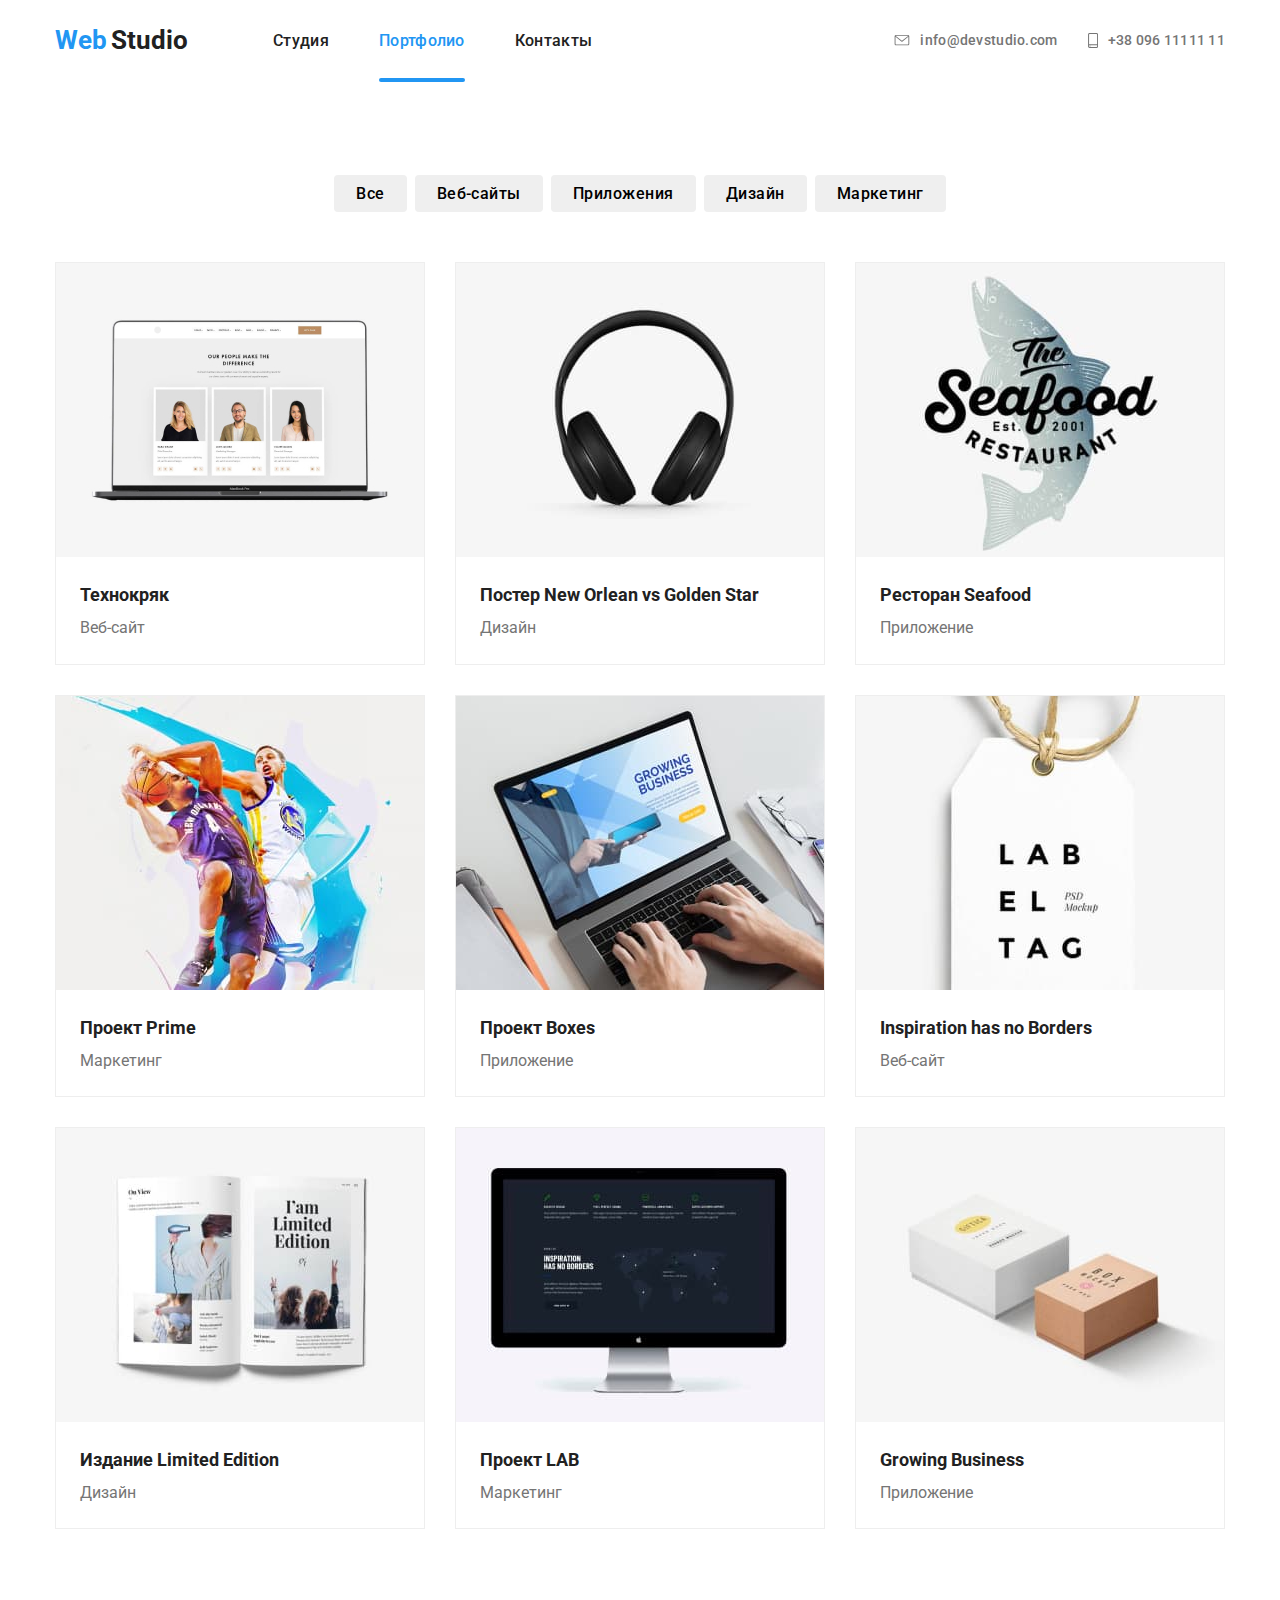
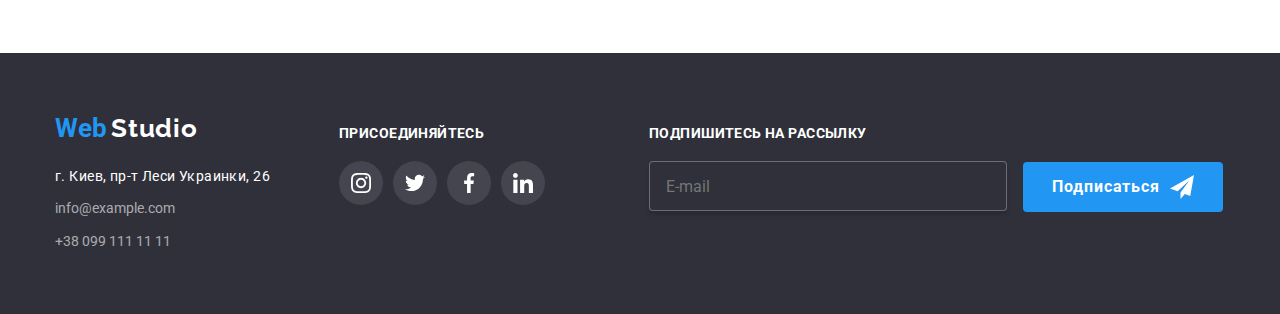
==== portfolio.html @ fb4164fc "модальное окно" ====
<!DOCTYPE html>
<html lang="ru">
  <head>
    <meta charset="UTF-8" />
    <meta name="viewport" content="width=device-width, initial-scale=1.0" />
    <title>Portfolio</title>
    <link
      rel="stylesheet"
      href="https://fonts.googleapis.com/css2?family=Raleway:wght@700&family=Roboto:wght@400;500;700&display=swap"
    />
    <link
      rel="stylesheet"
      href="https://cdnjs.cloudflare.com/ajax/libs/modern-normalize/0.6.0/modern-normalize.min.css"
    />
    <link rel="stylesheet" href="./css/styles.css" />
  </head>
  <body>
    <!--Header-->
    <header>
      <div class="container">
        <nav class="main-nav">
          <a href="/" class="logo">
            <span class="logo-blue">Web</span>
            <span class="logo-black">Studio</span>
          </a>

          <ul class="site-nav list">
            <li class="item"><a href="./index.html" class="link">Студия</a></li>
            <li class="item">
              <a href="./portfolio.html" class="link current">Портфолио</a>
            </li>
            <li class="item"><a href="" class="link">Контакты</a></li>
          </ul>
          <ul class="site-nav contact list">
            <li>
              <a href="mailto:info@devstudio.com" class="mail">
                <svg class="contact-icon" width="16" height="11">
                  <use href="./images/symbol-defs.svg#icon-envelope"></use>
                </svg>
                info@devstudio.com
              </a>
            </li>
            <li>
              <a href="tel:+380961111111" class="phone"
                ><svg class="contact-icon" width="10" height="15">
                  <use href="./images/symbol-defs.svg#icon-smartphone"></use>
                </svg>
                +38 096 11111 11
              </a>
            </li>
          </ul>
        </nav>
      </div>
    </header>
    <main>
      <section class="product container">
        <!--invisible heading-->
        <h1 class="name">Наша продукция</h1>
        <ul class="button-product list">
          <li><button type="button" class="product-name">Все</button></li>
          <li><button type="button" class="product-name">Веб-сайты</button></li>
          <li>
            <button type="button" class="product-name">Приложения</button>
          </li>
          <li><button type="button" class="product-name">Дизайн</button></li>
          <li><button type="button" class="product-name">Маркетинг</button></li>
        </ul>

        <ul class="product-class list">
          <li class="product-list">
            <a href="">
              <div class="product-card">
                <img src="./images/web1.jpg" alt="текст" width="370" />
                <div class="product-overlay">
                  <p class="description">
                    Технокряк это современная площадка распространения
                    коронавируса. Компании используют эту платформу для
                    цифрового шпионажа и атак на защищённые сервера конкурентов.
                  </p>
                </div>
              </div>
              <h2 class="product-title">Технокряк</h2>
              <p class="product-item">Веб-сайт</p>
            </a>
          </li>
          <li class="product-list">
            <div class="product-card">
              <img src="./images/img2.jpg" alt="постер" />
              <div class="product-overlay">
                <p class="description">
                  Технокряк это современная площадка распространения
                  коронавируса. Компании используют эту платформу для цифрового
                  шпионажа и атак на защищённые сервера конкурентов.
                </p>
              </div>
            </div>
            <h2 class="product-title">Постер New Orlean vs Golden Star</h2>
            <p class="product-item">Дизайн</p>
          </li>
          <li class="product-list">
            <div class="product-card">
              <img src="./images/img3.jpg" alt="ресторан" />
              <div class="product-overlay">
                <p class="description">
                  Технокряк это современная площадка распространения
                  коронавируса. Компании используют эту платформу для цифрового
                  шпионажа и атак на защищённые сервера конкурентов.
                </p>
              </div>
            </div>
            <h2 class="product-title">Ресторан Seafood</h2>
            <p class="product-item">Приложение</p>
          </li>
          <li class="product-list">
            <div class="product-card">
              <img src="./images/img4.jpg" alt="наушники" />
              <div class="product-overlay">
                <p class="description">
                  Технокряк это современная площадка распространения
                  коронавируса. Компании используют эту платформу для цифрового
                  шпионажа и атак на защищённые сервера конкурентов.
                </p>
              </div>
            </div>
            <h2 class="product-title">Проект Prime</h2>
            <p class="product-item">Маркетинг</p>
          </li>
          <li class="product-list">
            <div class="product-card">
              <img src="./images/img5.jpg" alt="боксы" />
              <div class="product-overlay">
                <p class="description">
                  Технокряк это современная площадка распространения
                  коронавируса. Компании используют эту платформу для цифрового
                  шпионажа и атак на защищённые сервера конкурентов.
                </p>
              </div>
            </div>
            <h2 class="product-title">Проект Boxes</h2>
            <p class="product-item">Приложение</p>
          </li>
          <li class="product-list">
            <div class="product-card">
              <img src="./images/img6.jpg" alt="комп" />
              <div class="product-overlay">
                <p class="description">
                  Технокряк это современная площадка распространения
                  коронавируса. Компании используют эту платформу для цифрового
                  шпионажа и атак на защищённые сервера конкурентов.
                </p>
              </div>
            </div>
            <h2 class="product-title">Inspiration has no Borders</h2>
            <p class="product-item">Веб-сайт</p>
          </li>
          <li class="product-list">
            <div class="product-card">
              <img src="./images/img7.jpg" alt="издание" />
              <div class="product-overlay">
                <p class="description">
                  Технокряк это современная площадка распространения
                  коронавируса. Компании используют эту платформу для цифрового
                  шпионажа и атак на защищённые сервера конкурентов.
                </p>
              </div>
            </div>
            <h2 class="product-title">Издание Limited Edition</h2>
            <p class="product-item">Дизайн</p>
          </li>
          <li class="product-list">
            <div class="product-card">
              <img src="./images/img8.jpg" alt="проектлаб" />
              <div class="product-overlay">
                <p class="description">
                  Технокряк это современная площадка распространения
                  коронавируса. Компании используют эту платформу для цифрового
                  шпионажа и атак на защищённые сервера конкурентов.
                </p>
              </div>
            </div>
            <h2 class="product-title">Проект LAB</h2>
            <p class="product-item">Маркетинг</p>
          </li>
          <li class="product-list">
            <div class="product-card">
              <img src="./images/img9.jpg" alt="ноут" />
              <div class="product-overlay">
                <p class="description">
                  Технокряк это современная площадка распространения
                  коронавируса. Компании используют эту платформу для цифрового
                  шпионажа и атак на защищённые сервера конкурентов.
                </p>
              </div>
            </div>
            <h2 class="product-title">Growing Business</h2>
            <p class="product-item">Приложение</p>
          </li>
        </ul>
      </section>
    </main>
    <!--Футер-->
    <footer class="footer-bg">
      <div class="container">
        <ul class="logo-footer list">
          <li class="footer-text">
            <a href="./index.html" lang="en" class="footer-logo">
              <span class="logo-blue">Web</span>
              <span class="logo-white">Studio</span>
            </a>
            <address class="footer-contacts">
              <p class="adress">г. Киев, пр-т Леси Украинки, 26</p>
              <p class="adress-item">
                <a href="mailto:info@example.com" class="adress-contact"
                  >info@example.com</a
                >
              </p>
              <p>
                <a href="tel:+380991111111" class="adress-contact"
                  >+38 099 111 11 11</a
                >
              </p>
            </address>
          </li>

          <li class="join">
            <p class="add-text">Присоединяйтесь</p>
            <ul class="add footer-link list">
              <li class="add-item">
                <a
                  href=""
                  aria-label="Ссылка на Instagram"
                  class="footer-links"
                >
                  <svg class="join-icon">
                    <use href="./images/symbol-defs.svg#icon-instagram2"></use>
                  </svg>
                </a>
              </li>
              <li class="add-item">
                <a href="" aria-label="Ссылка на Twitter" class="footer-links">
                  <svg class="join-icon">
                    <use href="./images/symbol-defs.svg#icon-twitter1"></use>
                  </svg>
                </a>
              </li>
              <li class="add-item">
                <a href="" aria-label="Ссылка на Facebook" class="footer-links">
                  <svg class="join-icon">
                    <use href="./images/symbol-defs.svg#icon-facebook1"></use>
                  </svg>
                </a>
              </li>
              <li class="add-item">
                <a href="" aria-label="Ссылка на LinkedIn" class="footer-links">
                  <svg class="join-icon">
                    <use href="./images/symbol-defs.svg#icon-linkedin1"></use>
                  </svg>
                </a>
              </li>
            </ul>
          </li>
          <li class="subscribe">
            <p class="add-text">ПОДПИШИТЕСЬ НА РАССЫЛКУ</p>
            <form>
              <div class="form-container">
                <input
                  type="email"
                  name="customer-name"
                  class="form-input"
                  placeholder="E-mail"
                />
                <button type="submit" class="mail-item">
                  Подписаться
                  <svg class="icon-mail" width="24" height="24">
                    <use href="./images/symbol-defs.svg#icon-plane-1"></use>
                  </svg>
                </button>
              </div>
            </form>
          </li>
        </ul>
      </div>
    </footer>
    <script src="./js/modal.js"></script>
  </body>
</html>
---- css/styles.css ----
html {
  box-sizing: border-box;
}

*,
*::before,
*::after {
  box-sizing: inherit;
}

:root {
  --primary-text-color: #212121;
  --title-text-color: #757575;
  --accent-color: #2196f3;
  --white-color: #ffffff;
}

body {
  background-color: var(--white-color);
  color: var(--title-text-color);

  font-family: Roboto, sans-serif;
}

.list {
  list-style: none;
  padding: 0px;
  margin: 0px;
}
a {
  text-decoration: none;
}

h1,
h2,
h3,
p {
  margin-top: 0px;
  margin-bottom: 0px;
}
/* Utilities */

.container {
  width: 1200px;
  padding-left: 15px;
  padding-right: 15px;
  margin-left: auto;
  margin-right: auto;
}

/*color: #212121 цвет главного текста
color: #757575 цвет вторичного текста
#2196F3 акцент
#ffffff белый*/
.hero {
  height: 600px;

  max-width: 1600px;
  margin-left: auto;
  margin-right: auto;
  background-image: linear-gradient(
      to right,
      rgba(47, 48, 58, 0.8),
      rgba(47, 48, 58, 0.8)
    ),
    url(../images/Header.jpg);
  background-color: #2f303a;
  background-size: cover;
  text-align: center;
  background-repeat: no-repeat;
  background-position: center;
}

.hero-title {
  padding-top: 200px;
  margin-bottom: 30px;

  color: var(--white-color);

  text-align: center;
  font-weight: 900;
  font-size: 44px;
  line-height: 1.4;
}

/* Header class*/
.logo-blue {
  color: var(--accent-color);
  font-weight: 700;
  font-size: 26px;
  line-height: 1.2;
}

.logo-black {
  color: var(--primary-text-color);
  font-weight: 700;
  font-size: 26px;
  line-height: 1.2;
}

/*Site-nav*/
.main-nav {
  display: flex;
  align-items: center;
}
.site-nav {
  display: flex;
  align-items: center;
  margin-left: 85px;
}

.site-nav .item:not(:last-child) {
  margin-right: 50px;
}

.site-nav .item:last-child {
  margin-right: 0;
}

.site-nav .link {
  display: block;
  color: var(--primary-text-color);
  padding-top: 32px;
  padding-bottom: 32px;

  font-weight: 500;
  line-height: 1.1;
  letter-spacing: 0.02em;
  transition: 250ms color cubic-bezier(0.4, 0, 0.2, 1);
  position: relative;
}
.link:hover,
.link:focus {
  color: var(--accent-color);
}
.site-nav .link .current {
  color: var(--accent-color);
}
.site-nav .link.current::after {
  position: absolute;
  left: 0;
  bottom: 0;
  content: "";
  display: block;
  width: 100%;
  height: 4px;
  background-color: var(--accent-color);
  border-radius: 2px;
}
.link.current {
  color: var(--accent-color);
}

/*site nav контакты*/
.contact {
  margin-left: auto;
}
.site-nav .mail {
  display: flex;
  align-items: center;

  margin-right: 30px;

  padding-top: 32px;
  padding-bottom: 32px;

  color: var(--title-text-color);
  font-weight: 500;
  font-size: 14px;
  line-height: 1.1;
  letter-spacing: 0.02em;
  transition: 250ms color cubic-bezier(0.4, 0, 0.2, 1);
}

.site-nav .phone {
  display: flex;
  align-items: center;
  margin-right: 215 px;
  padding-top: 32px;
  padding-bottom: 32px;

  color: var(--title-text-color);
  font-weight: 500;
  font-size: 14px;
  line-height: 1.1;
  letter-spacing: 0.02em;
  transition: 250ms color cubic-bezier(0.4, 0, 0.2, 1);
}
.phone:hover,
.phone:focus {
  color: var(--accent-color);
}
.item-title {
  color: var(--primary-text-color);
  font-size: 56px;
}

.contact-icon {
  margin-right: 10px;
  fill: var(--title-text-color);
}

.contacts-icon {
  margin-right: 10px;
}
.site-nav .mail:hover {
  color: var(--accent-color);
}
.mail:hover > .contact-icon {
  fill: var(--accent-color);
}
.phone:hover > .contact-icon {
  fill: var(--accent-color);
}
/*Button*/
.button {
  padding-top: 30px;
  padding-bottom: 200px;
  margin: 0;
}
.button-primary {
  display: inline-flex;

  min-width: 200px;
  padding: 10px 32px;
  margin-top: 0;
  margin-bottom: 0;
  border: 1px solid transparent;
  border-radius: 4px;
  height: 50px;
  background-color: var(--accent-color);
  color: var(--white-color);
  font-weight: 700;
  font-size: 16px;
  text-align: center;
  line-height: 1.88;
  letter-spacing: 0.06em;
}

/* Модальное окно*/
.backdrop {
  position: fixed;
  top: 0;
  left: 0;
  opacity: 1;
  width: 100%;
  height: 100%;
  background: rgba(0, 0, 0, 0.2);
  transition: opacity 250ms cubic-bezier(0.4, 0, 0.2, 1),
    transform 250ms cubic-bezier(0.4, 0, 0.2, 1);
}
.backdrop.is-hidden {
  visibility: hidden;
  opacity: 0;
  pointer-events: none;
}
.backdrop.is-hidden .modal {
  transform: translate(-50%, -50%) scale(0.9);
}
.modal {
  position: absolute;
  z-index: 100;
  min-width: 528px;
  min-height: 581px;
  background-color: #ffffff;
  top: 50%;
  left: 50%;
  padding: 40px;
  transform: translate(-50%, -50%) scale(1);
  box-shadow: 0px 2px 1px rgba(0, 0, 0, 0.2), 0px 1px 1px rgba(0, 0, 0, 0.14),
    0px 1px 3px rgba(0, 0, 0, 0.12);
  border-radius: 4px;
  transition: transform 250ms cubic-bezier(0.4, 0, 0.2, 1);
}

.close {
  width: 30px;
  height: 30px;

  position: absolute;
  top: 8px;
  right: 8px;
  background: #ffffff;
  border: 1px solid rgba(0, 0, 0, 0.1);
  border-radius: 50%;
  cursor: pointer;
  outline: none;
  transition: transform 250ms cubic-bezier(0.4, 0, 0.2, 1);
}
.icon-close {
  position: absolute;
  top: 50%;
  transform: translate(-50%, -50%);

  transition: 250ms fill cubic-bezier(0.4, 0, 0.2, 1);
  cursor: pointer;
}
.icon-close:focus,
.icon-close:hover {
  fill: var(--accent-color);
}
.text-modal {
  margin-bottom: 30px;
  font-weight: bold;
  font-size: 20px;
  line-height: 23px;
  text-align: center;
  letter-spacing: 0.03em;

  color: #212121;
}

.form-wraper input {
  width: 100%;
  height: 40px;
  padding: 12px 18px 12px 42px;
  box-sizing: border-box;
  border-radius: 4px;
  cursor: pointer;
  border: 1px solid rgba(33, 33, 33, 0.2);
  transition: 250ms border-color cubic-bezier(0.4, 0, 0.2, 1);
}

.form-wraper input:focus,
.form-wraper input:hover {
  width: 100%;
  height: 40px;
  padding: 12px 18px 12px 42px;
  box-sizing: border-box;
  border-radius: 4px;
  outline: none;
  border: 1px solid var(--accent-color);
}
.order-label {
  position: absolute;
  left: 42px;
  top: 50%;
  transform: translateY(-50%);
  font-family: Roboto;
  font-weight: normal;
  font-size: 14px;
  line-height: 16px;
  color: #757575;
  transition: transform 250ms cubic-bezier(0.4, 0, 0.2, 1);
}
.order-input:not(:placeholder-shown) ~ .order-label,
.form-wraper:focus .order-label,
.form-wraper:hover .order-label {
  transform: translateY(-40px) translateX(-10px);
  color: var(--accent-color);
  fill: var(--accent-color);
}

.form-wraper:hover .order-icon,
.form-wraper:focus .order-icon,
.order-input:not(:placeholder-shown) .order-icon {
  fill: var(--accent-color);
}
.form-wraper .order-icon {
  position: absolute;
  left: 10px;
  top: 50%;
  transform: translateY(-50%);
  width: 12px;
  height: 12px;
  fill: #212121;
  transition: fill 250ms cubic-bezier(0.4, 0, 0.2, 1);
}
.form-wraper {
  cursor: pointer;
  position: relative;
  margin-bottom: 28px;
}
.order-icon {
  position: absolute;
  top: 50%;
  left: 15px;
  transform: translateY(-50%);

  display: inline-block;

  width: 18px;
  height: 18px;
  transition: 250ms fill cubic-bezier(0.4, 0, 0.2, 1);
}
.order-input:focus ~ .form-icon {
  fill: var(--accent-color);
}

.comment-wraper {
  position: relative;
}
.comment-input {
  width: 100%;
  height: 120px;
  padding: 12px 16px;
  border: 1px solid rgba(33, 33, 33, 0.2);
  box-sizing: border-box;
  border-radius: 4px;
  margin-bottom: 20px;
  outline: none;
}
.comment-label {
  position: absolute;
  transform: translateX(-430px) translateY(12px);
  font-family: Roboto;
  font-weight: normal;
  font-size: 14px;
  line-height: 16px;
  color: #757575;
  transition: all 250ms cubic-bezier(0.4, 0, 0.2, 1);
}
.comment-wraper:focus input,
.comment-wraper:hover input {
  border: 1px solid var(--accent-color);
}
.comment-wraper:focus .comment-label,
.comment-wraper:hover .comment-label {
  color: var(--accent-color);
  transform: translateX(-440px) translateY(-20px);
}
.policy-checkbox {
  position: absolute;
  -webkit-appearance: none;
  -moz-appearance: none;
  appearance: none;
}
.checkbox {
  position: absolute;
  height: 15px;
  width: 16px;
  left: 50px;
  background-image: url(../images/Vector3.svg);
  background-color: #fff;
  transition: background-image 250ms cubic-bezier(0.4, 0, 0.2, 1);
}
.policy-checkbox:checked + .checkbox {
  background-image: url(../images/iconcheck.svg);
  background-color: var(--accent-color);
  background-repeat: no-repeat;
  background-position: center;
  border-radius: 2px;
  border: 2px inherit;
}
.policy-label {
  display: flex;
  align-items: center;
  padding: 0px 25px;
  margin-bottom: 30px;
  justify-content: space-evenly;
  font-family: Roboto;
  font-style: normal;
  font-weight: normal;
  font-size: 14px;
  line-height: 24px;
  color: #757575;
}

.order-buttom {
  position: absolute;
  left: 50%;
  transform: translateX(-50%);
  display: flex;
  align-items: center;
  font-family: Roboto;
  font-style: normal;
  font-weight: bold;
  font-size: 16px;
  line-height: 30px;
  color: var(--white-color);
  padding: 10px 55px;
  background-color: var(--accent-color);
  border: none;
  border-radius: 4px;
  box-shadow: 0px 2px 1px rgba(0, 0, 0, 0.2), 0px 1px 1px rgba(0, 0, 0, 0.14),
    0px 1px 3px rgba(0, 0, 0, 0.12);

  cursor: pointer;
}
.policy-link {
  text-decoration: underline;
  color: var(--accent-color);
  justify-content: center;
}
/*advantages*/
.hide-title {
  display: none;
}
.advantage {
  display: flex;
  margin-top: 94px;
  padding: 0;
  width: 1170px;
}

.advantage-item:not(:last-child) {
  padding-right: 30px;
}

.advantage-section-title {
  color: #212121;
  margin-top: 30px;
  font-weight: 700;
  font-size: 14px;
  line-height: 16px;
  letter-spacing: 0.03em;
}
.advantage-description {
  font-size: 14px;
  line-height: 1.7;
  color: var(--title-text-color);
  margin-top: 10px;
}

.advantage-item::before {
  display: block;
  content: "";
  height: 120px;

  background-color: #f5f4fa;
  background-repeat: no-repeat;

  background-position: center;
}
.advantage-item:nth-child(1)::before {
  background-image: url(../images/antenna1.svg);
}
.advantage-item:nth-child(2)::before {
  background-image: url(../images/clock1.svg);
}
.advantage-item:nth-child(3)::before {
  background-image: url(../images/Vector.svg);
}
.advantage-item:nth-child(4)::before {
  background-image: url(../images/astronaut1.svg);
}
/*Feature чем занимаемся*/

.feature-section {
  display: flex;
  margin: -70 px;
  margin-bottom: 94px;
}

.feature-section-item:not(:last-child) {
  padding-right: 30px;
}
.feature-section-item {
  margin-top: -70 px;
}

.feature-section img {
  display: block;
}

.features .features-title {
  margin-top: 94px;
  margin-bottom: 50px;
  color: var(--primary-text-color);
  font-weight: 700;
  font-size: 36px;
  line-height: 1.2;
  text-align: center;
}
.features-item {
  background-color: rgba(47, 48, 58, 0.8);
  color: #ffffff;
  width: 370px;
  height: 70px;
  font-weight: 700;
  font-size: 14px;
  line-height: 1.1;
  text-align: center;
  padding-top: 27px;
  margin-top: -70px;
  text-transform: uppercase;
  position: absolute;
  z-index: 0;
}

/*Команда*/
.team {
  margin-top: 94px;
  background: #f5f4fa;
}
.team-features {
  display: flex;
  justify-content: center;
}
.team-section-item:not(:last-child) {
  padding-right: 30px;
}
.team .team-title {
  color: var(--primary-text-color);
  font-weight: 700;
  font-size: 36px;
  line-height: 1.2;
  text-align: center;
  padding-top: 94px;
  padding-bottom: 50px;
}
.team-item {
  color: var(--primary-text-color);
  font-weight: 500;
  font-size: 16px;
  line-height: 1.2;
  margin-top: 30px;
  text-align: center;
}
.team-bg {
  background-color: var(--white-color);
  width: 270px;
  height: 422px;
  margin-bottom: 94px;
  box-shadow: 0px 2px 1px rgba(0, 0, 0, 0.2), 0px 1px 1px rgba(0, 0, 0, 0.14),
    0px 1px 3px rgba(0, 0, 0, 0.12);
  border-radius: 0px 0px 4px 4px;
}
.team-features .text {
  color: var(--title-text-color);
  font-size: 16px;
  line-height: 1.2;
  margin-top: 10px;
  margin-bottom: 16px;
  text-align: center;
  padding-right: 10px;
}
.networks {
  display: flex;
  justify-content: center;
  padding: 0;
  margin-bottom: 24px;
  height: 44px;
}
.networks-item {
  padding-right: 10px;
}

.team-link {
  text-decoration: none;
  display: inline-flex;
  justify-content: center;
  content: "";
  align-items: center;
  width: 44px;
  height: 44px;
  border-radius: 50%;
  color: #afb1b8;
  transition: 250ms color cubic-bezier(0.4, 0, 0.2, 1),
    250ms background-color cubic-bezier(0.4, 0, 0.2, 1);
}
.social-icon {
  fill: currentColor;
  width: 20px;
  height: 20px;
}

.networks .team-link:hover,
.networks .team-link:focus {
  border-radius: 50%;
  background-color: var(--accent-color);
  color: var(--white-color);
}

/*Постоянные клиенты*/

.clients .clients-title {
  color: var(--primary-text-color);
  font-weight: 700;
  font-size: 36px;
  line-height: 1.2;
  padding-top: 94px;
  padding-bottom: 50px;
  text-align: center;
  letter-spacing: 0.03em;
}
.clients-section {
  display: flex;
}

.clients-item:not(:last-child) {
  margin-right: 30px;
}
.clients-item {
  margin-bottom: 94px;
}
.clients-link {
  display: inline-flex;
  justify-content: center;
  align-items: center;
  content: "";
  width: 170px;
  height: 90px;
  border: 1px solid #afb1b8;
  box-sizing: border-box;
  border-radius: 4px;
  color: #afb1b8;
  transition: 250ms color cubic-bezier(0.4, 0, 0.2, 1),
    250ms background-color cubic-bezier(0.4, 0, 0.2, 1);
}
.clients-icon {
  fill: currentColor;
}
.clients-link:hover,
.clients-link:focus {
  color: var(--accent-color);
  border: 1px solid #2196f3;
}
/* Заказать услугу */

/*Портфолио*/

/*продукция портфолио*/
.name {
  display: none;
}
.button-product {
  display: flex;
  padding-top: 93px;
  padding-bottom: 50px;
  justify-content: center;
  align-items: center;
}
.button-product li:not(:last-child) {
  padding-right: 8px;
}
.product-class {
  display: flex;
  flex-wrap: wrap;
  margin-bottom: 94px;
}

.product-list {
  width: 370px;
  margin-right: 30px;
  margin-bottom: 30px;
  border: 1px solid #eeeeee;
  transition: 250ms box-shadow cubic-bezier(0.4, 0, 0.2, 1);
}
.product-list:nth-child(3n) {
  margin-right: 0px;
}
.product-name {
  font-style: normal;
  font-weight: 500;
  font-size: 16px;
  line-height: 1.6;
  text-align: center;
  letter-spacing: 0.03em;
  padding: 6px 22px;
  border: transparent;
  border-radius: 4px;
  transition: 250ms background-color cubic-bezier(0.4, 0, 0.2, 1),
    250ms color cubic-bezier(0.4, 0, 0.2, 1),
    250ms box-shadow cubic-bezier(0.4, 0, 0.2, 1);
}
.product-name:hover,
.product-name:focus {
  box-shadow: 0px 2px 2px rgba(0, 0, 0, 0.12), 0px 1px 2px rgba(0, 0, 0, 0.08),
    0px 3px 1px rgba(0, 0, 0, 0.1);
  color: var(--white-color);
  background-color: var(--accent-color);
}

.product-title {
  margin-top: 20px;
  margin-left: 24px;
  color: var(--primary-text-color);
  font-weight: 700;
  font-size: 18px;
  line-height: 2;
}

.product-class .product-list:hover,
.product-class .product-list:focus {
  box-shadow: 1px 4px 6px rgba(0, 0, 0, 0.16), 0px 4px 4px rgba(0, 0, 0, 0.06),
    0px 1px 1px rgba(0, 0, 0, 0.12);
}
.product-item {
  color: var(--title-text-color);
  font-size: 16px;
  line-height: 1.9;
  margin-bottom: 20px;
  margin-left: 24px;
}

.product-card {
  position: relative;
  display: flex;
  justify-content: center;
  align-items: center;
  overflow: hidden;
  margin-bottom: 20px;
}
.product-overlay {
  position: absolute;
  width: 100%;
  height: 100%;
  background-color: rgba(33, 150, 243, 0.9);
  transition: 250ms transform cubic-bezier(0.4, 0, 0.2, 1);
  transform: translateY(100%);
  display: flex;
  justify-content: center;
  align-items: center;
}
.product-class .product-list:hover .product-overlay {
  transform: translate(0);
}
.description {
  position: absolute;
  left: 0;
  margin: 0;
  padding-left: 24px;
  padding-right: 24px;

  font-size: 18px;
  line-height: 1.5;
  letter-spacing: 0.03em;
  color: var(--white-color);

  transition: 250ms opacity cubic-bezier(0.4, 0, 0.2, 1);
}
/*Footer*/
.footer-bg {
  background-color: #2f303a;
  margin-left: auto;
  margin-right: auto;
}
.logo-footer {
  display: flex;
}
.footer-logo {
  margin-top: 60px;
}
.footer-text {
  margin-top: 60px;
}
.logo-white {
  color: var(--white-color);
  font-family: Raleway;
  font-style: normal;
  font-weight: 700;
  font-size: 26px;
  line-height: 31px;
  letter-spacing: 0.03em;
}
.footer-contacts {
  display: flex;
  flex-direction: column;
  margin-top: 20px;
  margin-bottom: 60px;
  white-space: nowrap;
}
.adress {
  background-color: #2f303a;
  color: #ffffff;
  font-size: 14px;
  line-height: 1.7;
  font-style: normal;
  letter-spacing: 0.03em;
}
.adress-item {
  margin-top: 9px;
  margin-bottom: 9px;
}
.adress-contact {
  background-color: #2f303a;
  color: rgba(255, 255, 255, 0.6);
  font-size: 14px;
  line-height: 1.7;
  font-style: normal;
}
.add {
  display: flex;
  margin-left: 69px;
}

.add-item {
  display: block;
  content: "";
  height: 44px;
  width: 44px;
  margin-right: 10px;
  background-color: rgba(255, 255, 255, 0.1);
  background-repeat: no-repeat;
  border-radius: 50%;
  background-position: center;
}
.footer-link {
  display: flex;
  justify-content: center;
  padding: 0;
  margin-left: 0px;
}

.join {
  margin-top: 72px;
  margin-left: 69px;
  margin-bottom: 100px;
}
.add-text {
  margin-bottom: 20px;
  font-family: Roboto;
  font-style: normal;
  font-weight: 700;
  font-size: 14px;
  line-height: 16px;
  letter-spacing: 0.03em;
  text-transform: uppercase;

  color: var(--white-color);
}

.add-item:not(:last-child) {
  padding-right: 34px;
}

.footer-links {
  text-decoration: none;
  display: inline-flex;
  justify-content: center;
  content: "";
  align-items: center;
  width: 44px;
  height: 44px;
  border-radius: 50%;
  color: var(--white-color);
  transition: 250ms background-color cubic-bezier(0.4, 0, 0.2, 1);
}
.join-icon {
  fill: currentColor;
  width: 20px;
  height: 20px;
}

.add .footer-links:hover,
.add .footer-links:focus {
  background-color: var(--accent-color);
  border-radius: 50%;
}

.subscribe {
  margin-top: 72px;
  margin-left: 94px;
}
.form-input {
  width: 358px;
  height: 50px;
  left: 814px;
  top: 1736px;
  padding-left: 16px;
  background: #2f303a;
  border: 1px solid rgba(255, 255, 255, 0.3);
  box-sizing: border-box;
  box-shadow: 0px 4px 4px rgba(0, 0, 0, 0.15);
  border-radius: 4px;
}

.mail-item {
  display: inline-flex;
  justify-content: center;
  align-items: center;

  margin-left: 12px;
  width: 200px;
  height: 50px;
  border: 1px solid transparent;
  border-radius: 4px;

  background-color: var(--accent-color);
  color: var(--white-color);
  font-weight: 700;
  font-size: 16px;
  text-align: center;
  line-height: 1.88;
  letter-spacing: 0.06em;
}

.icon-mail {
  margin-left: 10px;
}
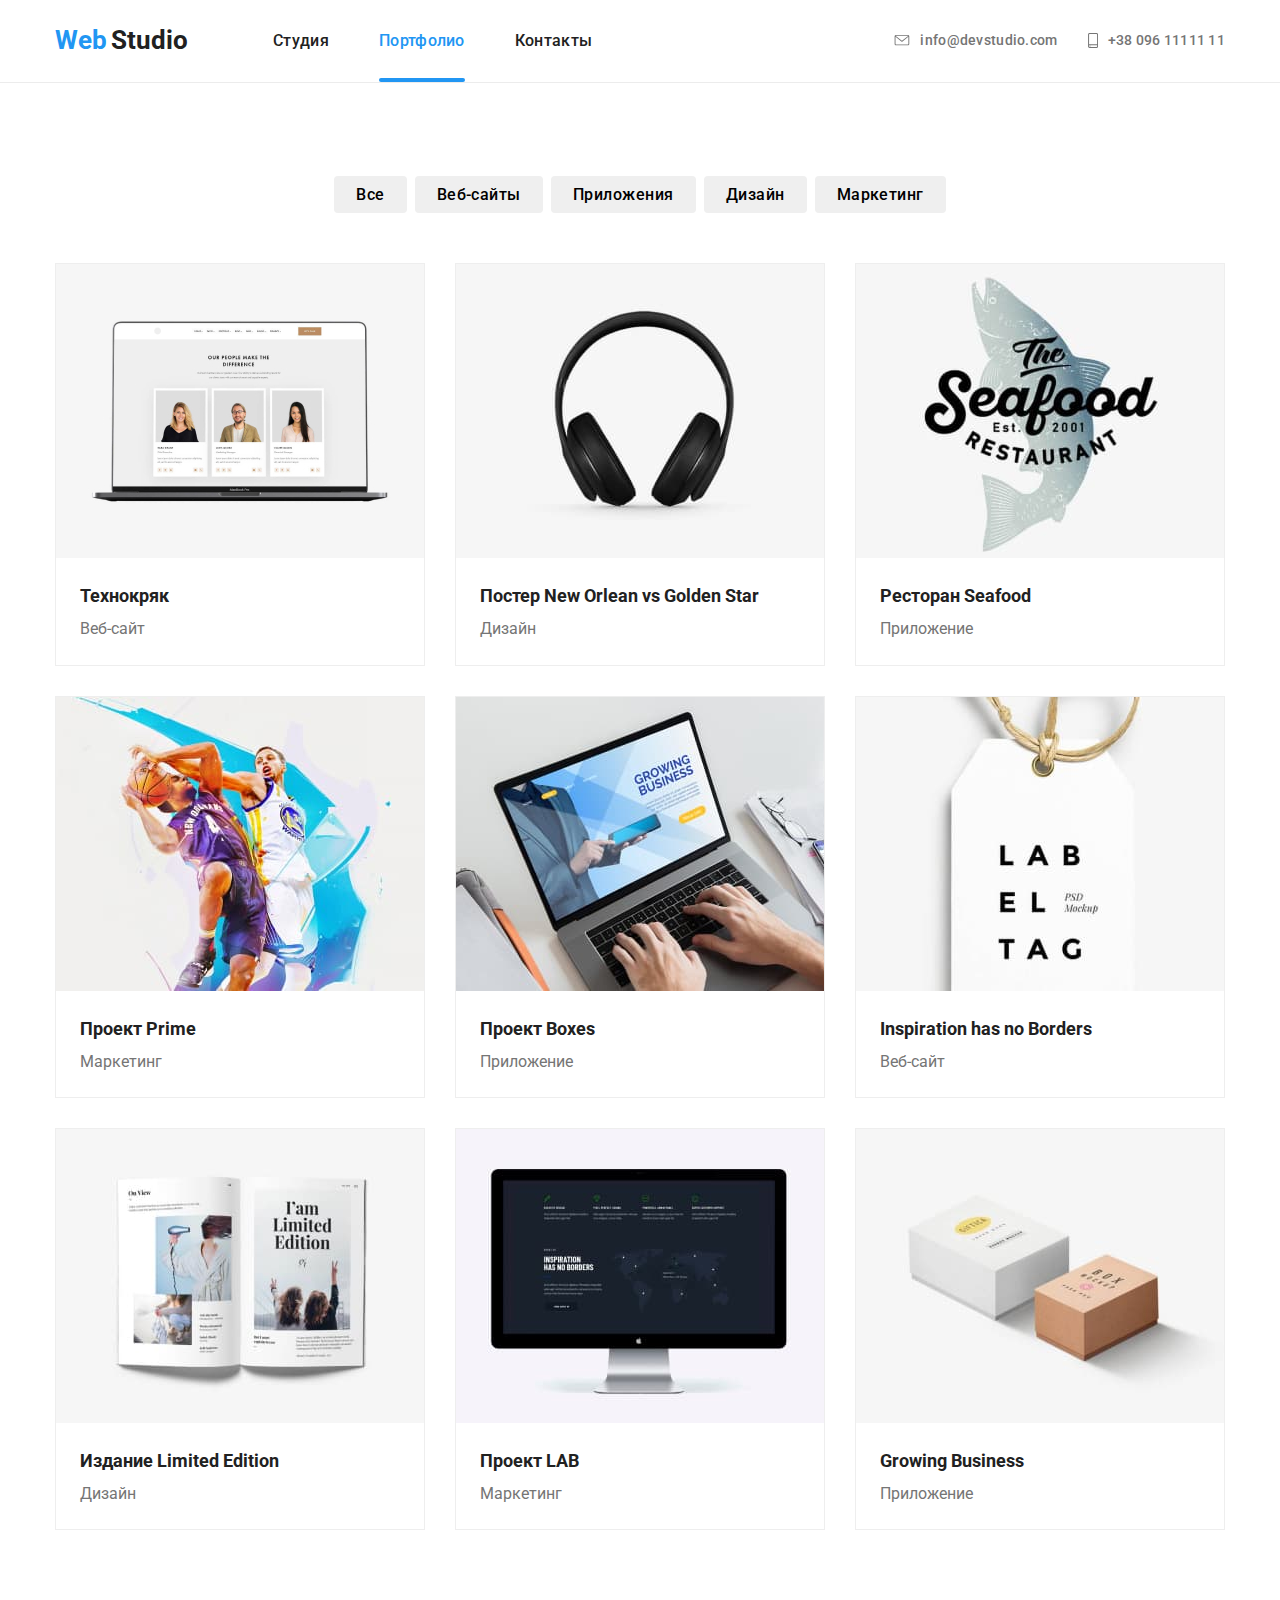
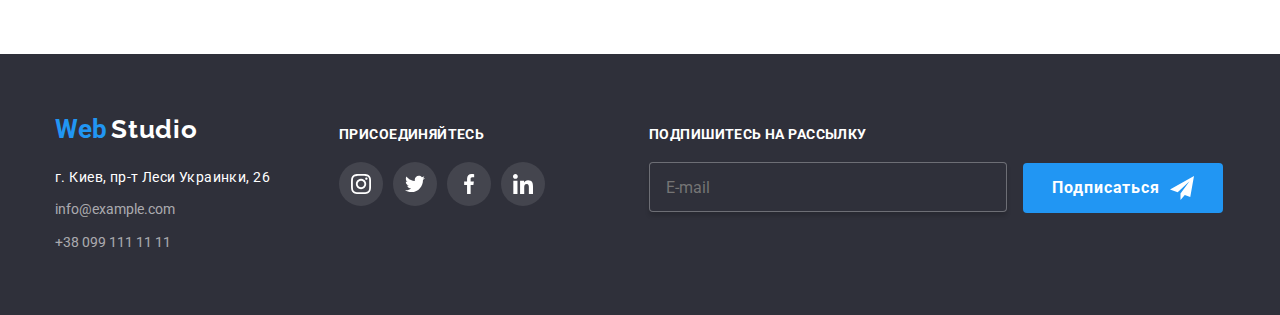
==== commit a69b096f: "Исправление" ====
--- a/portfolio.html
+++ b/portfolio.html
@@ -16,7 +16,7 @@
   </head>
   <body>
     <!--Header-->
-    <header>
+    <header class="header-portfolio">
       <div class="container">
         <nav class="main-nav">
           <a href="/" class="logo">
--- a/css/styles.css
+++ b/css/styles.css
@@ -98,6 +98,9 @@
   line-height: 1.2;
 }
 
+.header-portfolio {
+  border-bottom: 1px solid #ececec;
+}
 /*Site-nav*/
 .main-nav {
   display: flex;
@@ -239,6 +242,7 @@
 
 /* Модальное окно*/
 .backdrop {
+  z-index: 1;
   position: fixed;
   top: 0;
   left: 0;
@@ -343,26 +347,19 @@
   color: #757575;
   transition: transform 250ms cubic-bezier(0.4, 0, 0.2, 1);
 }
-.order-input:not(:placeholder-shown) ~ .order-label,
-.form-wraper:focus .order-label,
-.form-wraper:hover .order-label {
-  transform: translateY(-40px) translateX(-10px);
-  color: var(--accent-color);
-  fill: var(--accent-color);
-}
-
-.form-wraper:hover .order-icon,
-.form-wraper:focus .order-icon,
-.order-input:not(:placeholder-shown) .order-icon {
-  fill: var(--accent-color);
-}
+
+.form-wraper input:focus {
+  border-color: var(--accent-color);
+  outline: none;
+}
+
 .form-wraper .order-icon {
   position: absolute;
   left: 10px;
   top: 50%;
   transform: translateY(-50%);
-  width: 12px;
-  height: 12px;
+  width: 18px;
+  height: 18px;
   fill: #212121;
   transition: fill 250ms cubic-bezier(0.4, 0, 0.2, 1);
 }
@@ -382,9 +379,6 @@
   width: 18px;
   height: 18px;
   transition: 250ms fill cubic-bezier(0.4, 0, 0.2, 1);
-}
-.order-input:focus ~ .form-icon {
-  fill: var(--accent-color);
 }
 
 .comment-wraper {
@@ -400,25 +394,86 @@
   margin-bottom: 20px;
   outline: none;
 }
-.comment-label {
-  position: absolute;
-  transform: translateX(-430px) translateY(12px);
-  font-family: Roboto;
-  font-weight: normal;
+
+.fform-wraper textarea {
+  border: 1px solid rgba(33, 33, 33, 0.2);
+  box-sizing: border-box;
+  border-radius: 4px;
+  padding-left: 16px;
+  padding-top: 12px;
+  /*padding: 12px 16px;*/
+  outline: none;
+  transition: 250ms color cubic-bezier(0.4, 0, 0.2, 1),
+    250ms border-color cubic-bezier(0.4, 0, 0.2, 1);
+}
+.order-input:focus + .order-label .texterea,
+.order-input:not(:placeholder-shown) + .order-label .texterea {
+  color: var(--accent-color);
+  transform: translateY(-45px) scale(0.9);
+}
+
+.order-input:focus + .order-label,
+.order-input:not(:placeholder-shown) + .order-label {
+  color: var(--accent-color);
+  transform: translate(-26px, -45px) scale(0.9);
+}
+.texterea {
+  top: 20px;
+  left: 16px;
+}
+textarea:focus {
+  border-color: var(--accent-color);
+  outline: none;
+}
+
+.order-input:focus ~ .order-icon {
+  fill: var(--accent-color);
+}
+
+/* Textarea */
+
+.form-data-comment {
+  position: relative;
+  margin-bottom: 20px;
+}
+
+.form-label-2 {
+  transform: translateY(0);
+  transition: color 250ms cubic-bezier(0.4, 0, 0.2, 1);
+
+  position: absolute;
+  top: 12px;
+  left: 16px;
+
+  font-weight: 400;
   font-size: 14px;
-  line-height: 16px;
-  color: #757575;
-  transition: all 250ms cubic-bezier(0.4, 0, 0.2, 1);
-}
-.comment-wraper:focus input,
-.comment-wraper:hover input {
-  border: 1px solid var(--accent-color);
-}
-.comment-wraper:focus .comment-label,
-.comment-wraper:hover .comment-label {
+  line-height: 1.14;
+  letter-spacing: 0.01em;
+}
+
+.wishes {
+  resize: none;
+
+  width: 448px;
+  margin: 0;
+  padding: 12px 16px;
+  border: 1px solid rgba(33, 33, 33, 0.2);
+  border-radius: 4px;
+}
+
+.wishes:focus {
+  border-color: var(--accent-color);
+  outline: none;
+}
+
+.wishes:focus + .form-label-2,
+.wishes:not(:placeholder-shown) + .form-label-2 {
   color: var(--accent-color);
-  transform: translateX(-440px) translateY(-20px);
-}
+  transform: translateY(-30px);
+}
+
+/* Checkbox */
+
 .policy-checkbox {
   position: absolute;
   -webkit-appearance: none;
@@ -467,6 +522,7 @@
   font-weight: bold;
   font-size: 16px;
   line-height: 30px;
+  outline: none;
   color: var(--white-color);
   padding: 10px 55px;
   background-color: var(--accent-color);
@@ -482,6 +538,7 @@
   color: var(--accent-color);
   justify-content: center;
 }
+
 /*advantages*/
 .hide-title {
   display: none;
@@ -951,6 +1008,7 @@
   padding-left: 16px;
   background: #2f303a;
   border: 1px solid rgba(255, 255, 255, 0.3);
+  color: rgba(255, 255, 255, 0.6);
   box-sizing: border-box;
   box-shadow: 0px 4px 4px rgba(0, 0, 0, 0.15);
   border-radius: 4px;
